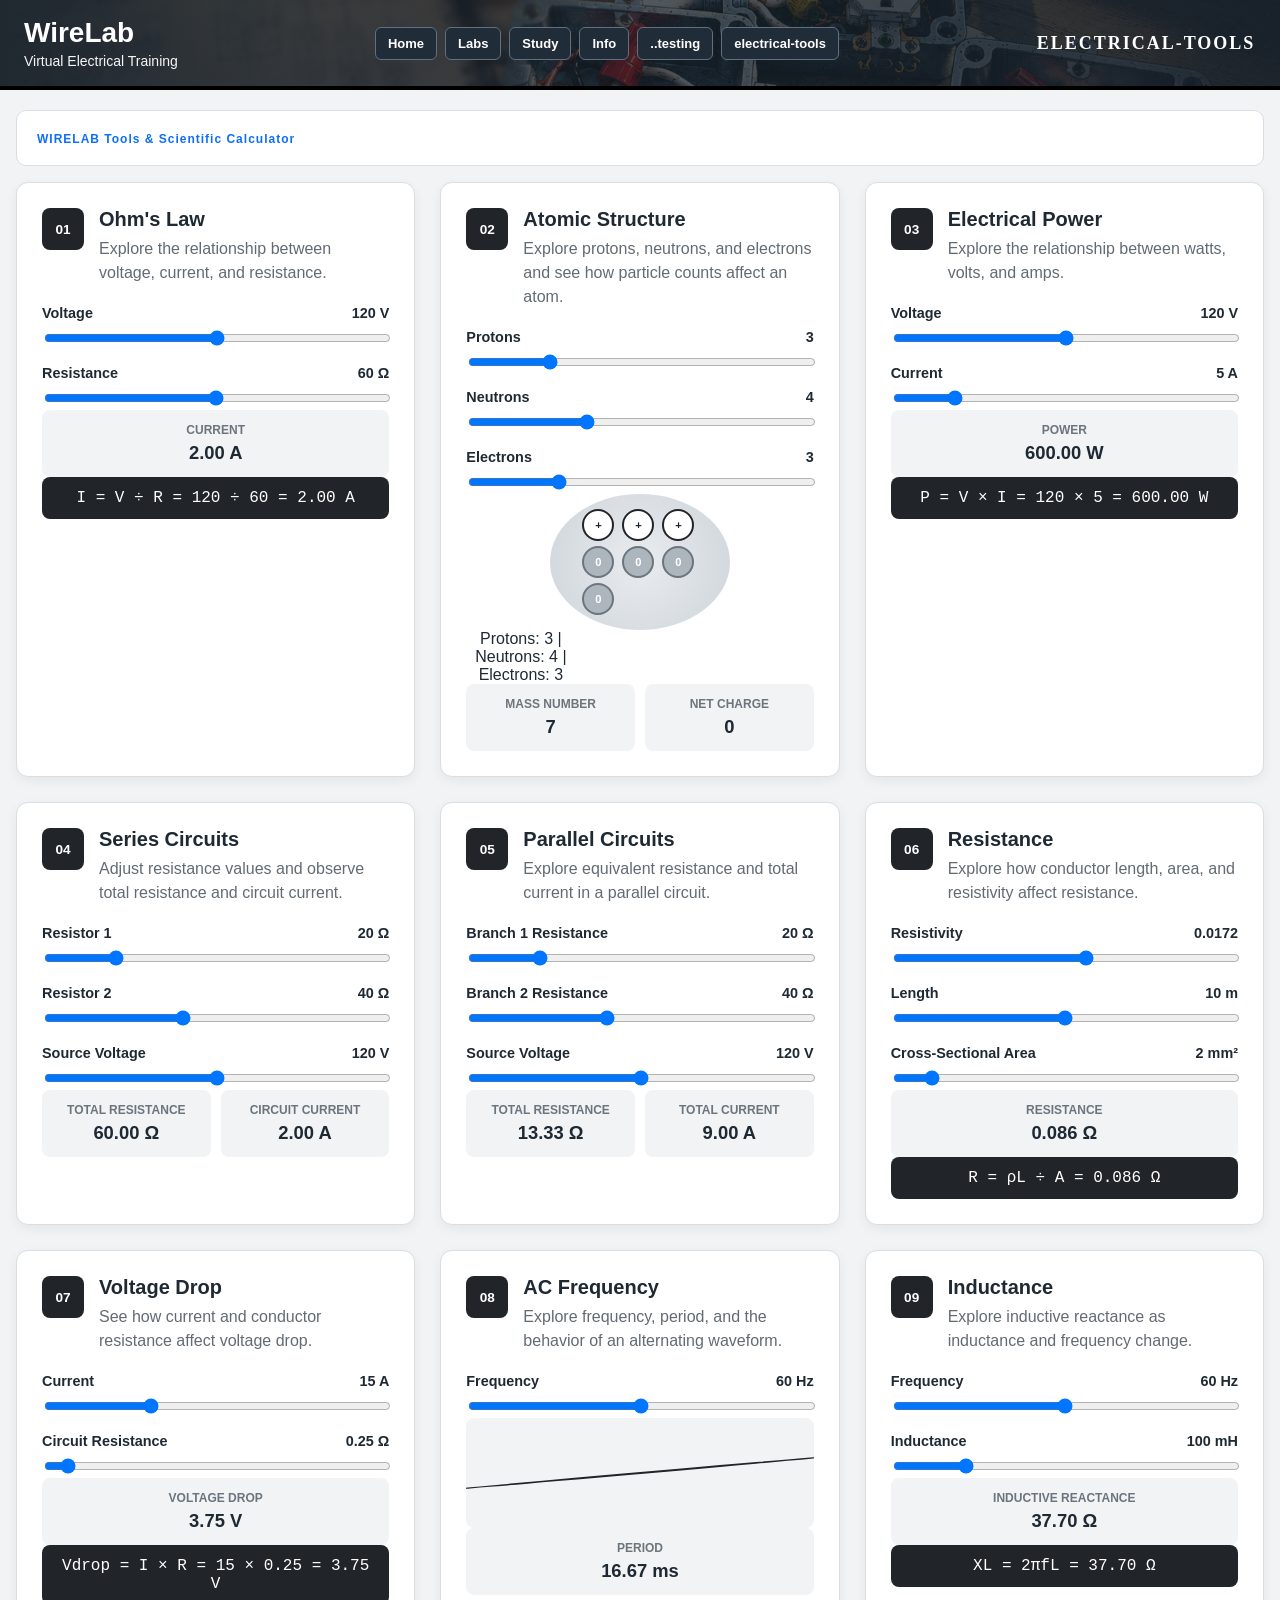
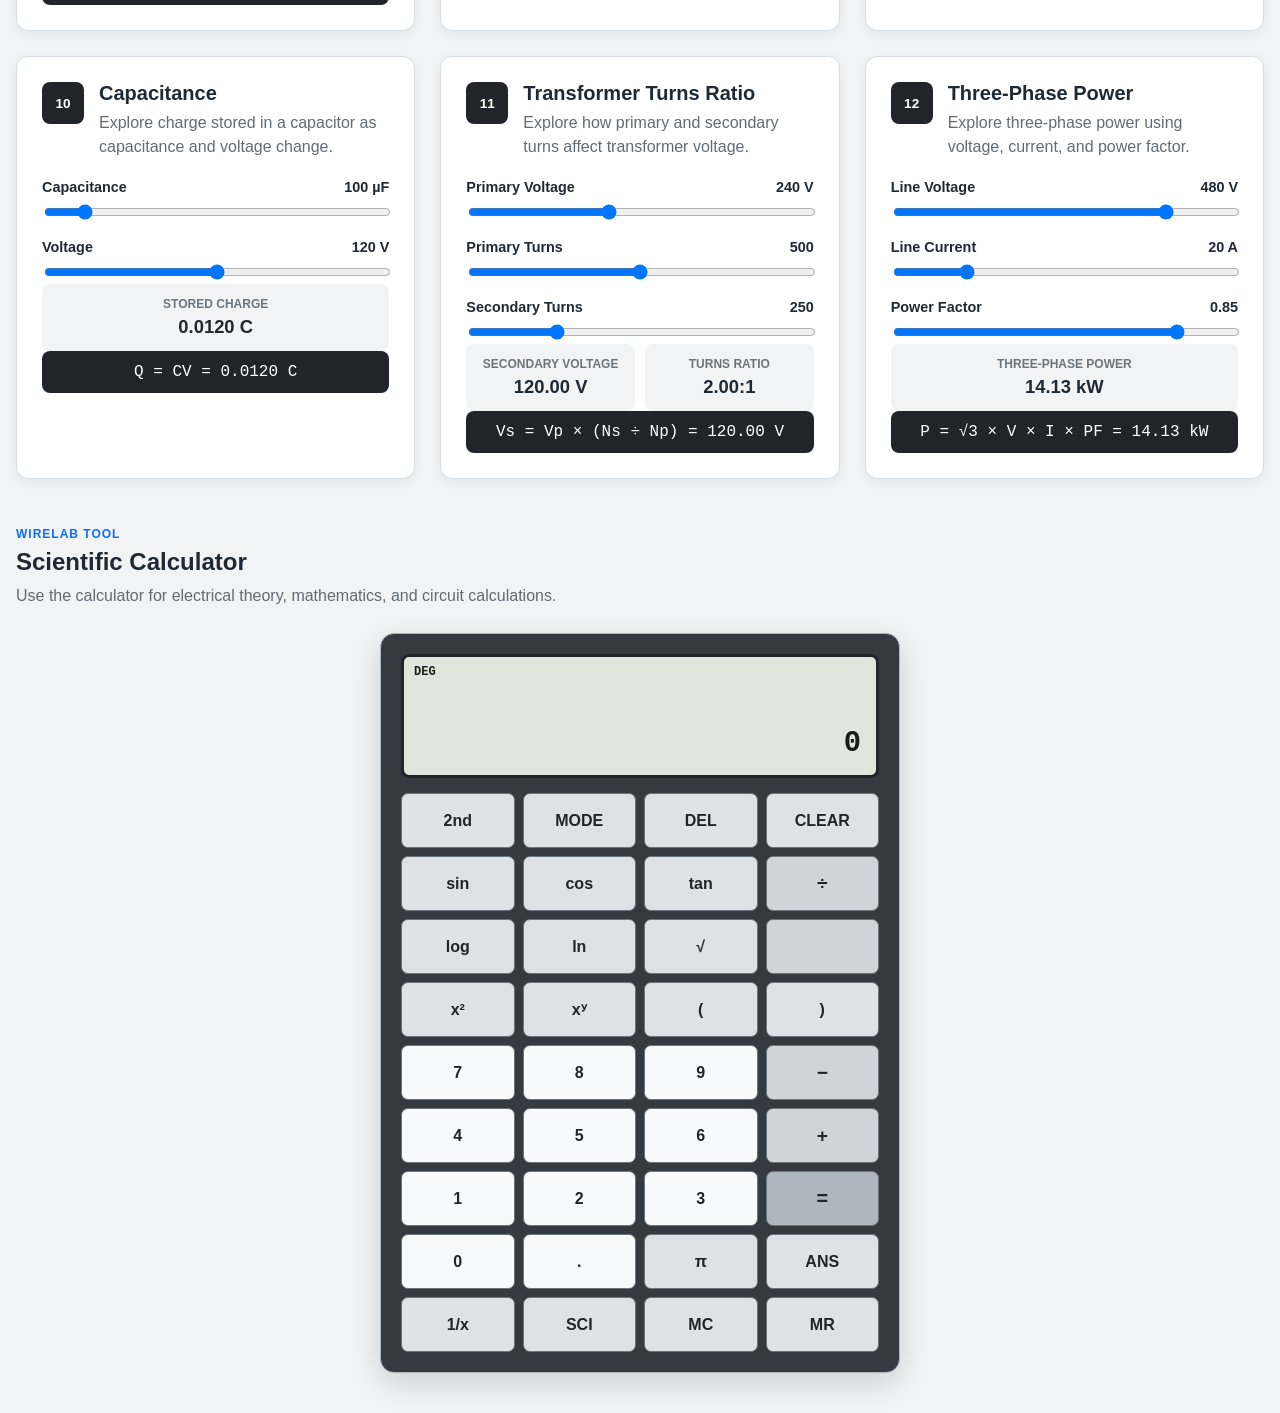
==== electrical-tools.html @ 9e793625 "Add files via upload" ====
<!DOCTYPE html>
<html lang="en">

<head>

    <meta charset="UTF-8">

    <meta
        name="viewport"
        content="width=device-width, initial-scale=1.0"
    >

    <title>
        WireLab - Virtual Electrical Training
    </title>

    <link rel="stylesheet" href="style2.css">
    <link rel="stylesheet" href="style.css">

</head>


<body class="lab-page">


<!-- =========================================================
     SITE HEADER
========================================================= -->

<header class="site-header">

    <div class="header-content">

        <h1>
            WireLab
        </h1>

        <p>
            Virtual Electrical Training
        </p>

    </div>


    <nav class="site-navigation">

        <a
            href="index.html"
            class="nav-button"
        >
            Home
        </a>

        <a
            href="labs.html"
            class="nav-button"
        >
            Labs
        </a>

        <a
            href="study.html"
            class="nav-button"
        >
            Study
        </a>

        <a
            href="info.html"
            class="nav-button"
        >
            Info
        </a>

        <a
            href="testing.html"
            class="nav-button"
        >
            ..testing
        </a>

        <a
            href="electrical-tools.html"
            class="nav-button"
        >
            electrical-tools
        </a>

    </nav>


    <div class="stage-label">
        electrical-tools
    </div>

</header>



<!-- =========================================================
     MAIN CONTENT
========================================================= -->

<main
    class="page-container"
    id="electrical-values"
>


<!-- =========================================================
     PAGE HEADER
========================================================= -->

<section class="exercise-header">

    <div>

        <span class="exercise-number">
            WIRELAB Tools & Scientific Calculator
        </span>

    </div>

</section>



<!-- =========================================================
     ELECTRICAL VALUE CARDS
========================================================= -->

<div class="values-grid">


<!-- =========================================================
     01 — OHM'S LAW
========================================================= -->

<section class="value-card">

    <div class="value-card-header">

        <span class="value-number">
            01
        </span>

        <div>

            <h3>
                Ohm's Law
            </h3>

            <p>
                Explore the relationship between voltage,
                current, and resistance.
            </p>

        </div>

    </div>

    <div
        class="interactive-value"
        data-widget="ohms-law"
    ></div>

</section>



<!-- =========================================================
     02 — ATOMIC STRUCTURE
========================================================= -->

<section class="value-card">

    <div class="value-card-header">

        <span class="value-number">
            02
        </span>

        <div>

            <h3>
                Atomic Structure
            </h3>

            <p>
                Explore protons, neutrons, and electrons
                and see how particle counts affect an atom.
            </p>

        </div>

    </div>

    <div
        class="interactive-value"
        data-widget="atomic-structure"
    ></div>

</section>



<!-- =========================================================
     03 — ELECTRICAL POWER
========================================================= -->

<section class="value-card">

    <div class="value-card-header">

        <span class="value-number">
            03
        </span>

        <div>

            <h3>
                Electrical Power
            </h3>

            <p>
                Explore the relationship between watts,
                volts, and amps.
            </p>

        </div>

    </div>

    <div
        class="interactive-value"
        data-widget="electrical-power"
    ></div>

</section>



<!-- =========================================================
     04 — SERIES CIRCUITS
========================================================= -->

<section class="value-card">

    <div class="value-card-header">

        <span class="value-number">
            04
        </span>

        <div>

            <h3>
                Series Circuits
            </h3>

            <p>
                Adjust resistance values and observe
                total resistance and circuit current.
            </p>

        </div>

    </div>

    <div
        class="interactive-value"
        data-widget="series-circuits"
    ></div>

</section>



<!-- =========================================================
     05 — PARALLEL CIRCUITS
========================================================= -->

<section class="value-card">

    <div class="value-card-header">

        <span class="value-number">
            05
        </span>

        <div>

            <h3>
                Parallel Circuits
            </h3>

            <p>
                Explore equivalent resistance and
                total current in a parallel circuit.
            </p>

        </div>

    </div>

    <div
        class="interactive-value"
        data-widget="parallel-circuits"
    ></div>

</section>



<!-- =========================================================
     06 — RESISTANCE
========================================================= -->

<section class="value-card">

    <div class="value-card-header">

        <span class="value-number">
            06
        </span>

        <div>

            <h3>
                Resistance
            </h3>

            <p>
                Explore how conductor length, area,
                and resistivity affect resistance.
            </p>

        </div>

    </div>

    <div
        class="interactive-value"
        data-widget="resistance"
    ></div>

</section>



<!-- =========================================================
     07 — VOLTAGE DROP
========================================================= -->

<section class="value-card">

    <div class="value-card-header">

        <span class="value-number">
            07
        </span>

        <div>

            <h3>
                Voltage Drop
            </h3>

            <p>
                See how current and conductor resistance
                affect voltage drop.
            </p>

        </div>

    </div>

    <div
        class="interactive-value"
        data-widget="voltage-drop"
    ></div>

</section>



<!-- =========================================================
     08 — AC FREQUENCY
========================================================= -->

<section class="value-card">

    <div class="value-card-header">

        <span class="value-number">
            08
        </span>

        <div>

            <h3>
                AC Frequency
            </h3>

            <p>
                Explore frequency, period, and the
                behavior of an alternating waveform.
            </p>

        </div>

    </div>

    <div
        class="interactive-value"
        data-widget="frequency"
    ></div>

</section>



<!-- =========================================================
     09 — INDUCTANCE
========================================================= -->

<section class="value-card">

    <div class="value-card-header">

        <span class="value-number">
            09
        </span>

        <div>

            <h3>
                Inductance
            </h3>

            <p>
                Explore inductive reactance as
                inductance and frequency change.
            </p>

        </div>

    </div>

    <div
        class="interactive-value"
        data-widget="inductance"
    ></div>

</section>



<!-- =========================================================
     10 — CAPACITANCE
========================================================= -->

<section class="value-card">

    <div class="value-card-header">

        <span class="value-number">
            10
        </span>

        <div>

            <h3>
                Capacitance
            </h3>

            <p>
                Explore charge stored in a capacitor
                as capacitance and voltage change.
            </p>

        </div>

    </div>

    <div
        class="interactive-value"
        data-widget="capacitance"
    ></div>

</section>



<!-- =========================================================
     11 — TRANSFORMER TURNS RATIO
========================================================= -->

<section class="value-card">

    <div class="value-card-header">

        <span class="value-number">
            11
        </span>

        <div>

            <h3>
                Transformer Turns Ratio
            </h3>

            <p>
                Explore how primary and secondary
                turns affect transformer voltage.
            </p>

        </div>

    </div>

    <div
        class="interactive-value"
        data-widget="transformer"
    ></div>

</section>



<!-- =========================================================
     12 — THREE-PHASE POWER
========================================================= -->

<section class="value-card">

    <div class="value-card-header">

        <span class="value-number">
            12
        </span>

        <div>

            <h3>
                Three-Phase Power
            </h3>

            <p>
                Explore three-phase power using
                voltage, current, and power factor.
            </p>

        </div>

    </div>

    <div
        class="interactive-value"
        data-widget="three-phase"
    ></div>

</section>


</div>



<!-- =========================================================
     SCIENTIFIC CALCULATOR
========================================================= -->

<section class="calculator-section">


    <div class="calculator-header">

        <span class="exercise-number">
            WIRELAB TOOL
        </span>

        <h2>
            Scientific Calculator
        </h2>

        <p>
            Use the calculator for electrical theory,
            mathematics, and circuit calculations.
        </p>

    </div>



    <div class="scientific-calculator">


        <!-- =================================================
             DISPLAY
        ================================================= -->

        <div class="calculator-display">

            <div
                class="calculator-mode"
                id="calculator-mode"
            >
                DEG
            </div>

            <div
                class="calculator-expression"
                id="calculator-expression"
            ></div>

            <div
                class="calculator-result"
                id="calculator-result"
            >
                0
            </div>

        </div>



        <!-- =================================================
             CALCULATOR BUTTONS
        ================================================= -->

        <div class="calculator-controls">


            <button
                type="button"
                class="calculator-button function-button"
                data-action="second"
            >
                2nd
            </button>

            <button
                type="button"
                class="calculator-button function-button"
                data-action="mode"
            >
                MODE
            </button>

            <button
                type="button"
                class="calculator-button function-button"
                data-action="delete"
            >
                DEL
            </button>

            <button
                type="button"
                class="calculator-button function-button"
                data-action="clear"
            >
                CLEAR
            </button>



            <button
                type="button"
                class="calculator-button function-button"
                data-action="sin"
            >
                sin
            </button>

            <button
                type="button"
                class="calculator-button function-button"
                data-action="cos"
            >
                cos
            </button>

            <button
                type="button"
                class="calculator-button function-button"
                data-action="tan"
            >
                tan
            </button>

            <button
                type="button"
                class="calculator-button operator-button"
                data-value="/"
            >
                ÷
            </button>



            <button
                type="button"
                class="calculator-button function-button"
                data-action="log"
            >
                log
            </button>

            <button
                type="button"
                class="calculator-button function-button"
                data-action="ln"
            >
                ln
            </button>

            <button
                type="button"
                class="calculator-button function-button"
                data-action="sqrt"
            >
                √
            </button>

            <button
                type="button"
                class="calculator-button operator-button"
                data-value="*"
            >
            </button>



            <button
                type="button"
                class="calculator-button function-button"
                data-action="square"
            >
                x²
            </button>

            <button
                type="button"
                class="calculator-button function-button"
                data-action="power"
            >
                xʸ
            </button>

            <button
                type="button"
                class="calculator-button function-button"
                data-value="("
            >
                (
            </button>

            <button
                type="button"
                class="calculator-button function-button"
                data-value=")"
            >
                )
            </button>



            <button
                type="button"
                class="calculator-button number-button"
                data-value="7"
            >
                7
            </button>

            <button
                type="button"
                class="calculator-button number-button"
                data-value="8"
            >
                8
            </button>

            <button
                type="button"
                class="calculator-button number-button"
                data-value="9"
            >
                9
            </button>

            <button
                type="button"
                class="calculator-button operator-button"
                data-value="-"
            >
                −
            </button>



            <button
                type="button"
                class="calculator-button number-button"
                data-value="4"
            >
                4
            </button>

            <button
                type="button"
                class="calculator-button number-button"
                data-value="5"
            >
                5
            </button>

            <button
                type="button"
                class="calculator-button number-button"
                data-value="6"
            >
                6
            </button>

            <button
                type="button"
                class="calculator-button operator-button"
                data-value="+"
            >
                +
            </button>



            <button
                type="button"
                class="calculator-button number-button"
                data-value="1"
            >
                1
            </button>

            <button
                type="button"
                class="calculator-button number-button"
                data-value="2"
            >
                2
            </button>

            <button
                type="button"
                class="calculator-button number-button"
                data-value="3"
            >
                3
            </button>

            <button
                type="button"
                class="calculator-button equals-button"
                data-action="equals"
            >
                =
            </button>



            <button
                type="button"
                class="calculator-button number-button"
                data-value="0"
            >
                0
            </button>

            <button
                type="button"
                class="calculator-button number-button"
                data-value="."
            >
                .
            </button>

            <button
                type="button"
                class="calculator-button function-button"
                data-action="pi"
            >
                π
            </button>

            <button
                type="button"
                class="calculator-button function-button"
                data-action="ans"
            >
                ANS
            </button>



            <button
                type="button"
                class="calculator-button function-button"
                data-action="reciprocal"
            >
                1/x
            </button>

            <button
                type="button"
                class="calculator-button function-button"
                data-action="scientific"
            >
                SCI
            </button>

            <button
                type="button"
                class="calculator-button function-button"
                data-action="memory-clear"
            >
                MC
            </button>

            <button
                type="button"
                class="calculator-button function-button"
                data-action="memory-recall"
            >
                MR
            </button>


        </div>

    </div>

</section>


</main>



<!-- =========================================================
     JAVASCRIPT
========================================================= -->

<script src="electrical-tools.js"></script>


</body>

</html>
---- style2.css ----
/* =========================================================
   WIRELAB
   ELECTRICAL VALUES
   INTERACTIVE WIDGETS
========================================================= */


/* =========================================================
   VALUES GRID
========================================================= */

.values-grid {

    display: grid;

    grid-template-columns:
        repeat(
            auto-fit,
            minmax(350px, 1fr)
        );

    gap: 25px;

    width: 100%;

}


/* =========================================================
   VALUE CARD
========================================================= */

.value-card {

    background: #ffffff;

    border: 1px solid #d9dee3;

    border-radius: 12px;

    padding: 25px;

    box-shadow:
        0 4px 12px rgba(
            0,
            0,
            0,
            0.06
        );

}


.value-card-header {

    display: flex;

    align-items: flex-start;

    gap: 15px;

    margin-bottom: 20px;

}


.value-number {

    display: inline-flex;

    align-items: center;

    justify-content: center;

    flex-shrink: 0;

    min-width: 42px;

    height: 42px;

    padding: 0 8px;

    border-radius: 8px;

    background: #212529;

    color: #ffffff;

    font-size: 0.85rem;

    font-weight: 700;

}


.value-card h3 {

    margin:
        0 0 6px;

    font-size: 1.25rem;

}


.value-card p {

    margin: 0;

    line-height: 1.5;

    color: #626b73;

}


/* =========================================================
   INTERACTIVE AREA
========================================================= */

.interactive-value {

    width: 100%;

}


.electrical-interactive {

    display: flex;

    flex-direction: column;

    gap: 18px;

}


.value-controls {

    display: flex;

    flex-direction: column;

    gap: 15px;

}


.value-control {

    width: 100%;

}


.value-control-label {

    display: flex;

    align-items: center;

    justify-content: space-between;

    gap: 15px;

    margin-bottom: 7px;

    font-size: 0.9rem;

    font-weight: 700;

}


.value-control-number {

    min-width: 70px;

    text-align: right;

    font-variant-numeric:
        tabular-nums;

}


.value-control input[type="range"] {

    width: 100%;

    cursor: pointer;

}


.value-results {

    display: grid;

    grid-template-columns:
        repeat(
            auto-fit,
            minmax(110px, 1fr)
        );

    gap: 10px;

}


.value-result {

    padding: 13px;

    background: #f1f3f5;

    border-radius: 8px;

    text-align: center;

}


.value-result-label {

    display: block;

    margin-bottom: 5px;

    font-size: 0.75rem;

    font-weight: 700;

    text-transform: uppercase;

    color: #6c757d;

}


.value-result-number {

    display: block;

    font-size: 1.15rem;

    font-weight: 700;

    font-variant-numeric:
        tabular-nums;

}


.interactive-equation {

    padding: 12px;

    border-radius: 8px;

    background: #212529;

    color: #ffffff;

    text-align: center;

    font-family:
        "Courier New",
        monospace;

    font-size: 1rem;

    overflow-x: auto;

}


/* =========================================================
   ATOMIC STRUCTURE
========================================================= */

.interactive-atom {

    display: flex;

    flex-direction: column;

    align-items: center;

    gap: 20px;

}


.interactive-nucleus {

    display: grid;

    grid-template-columns:
        repeat(
            auto-fit,
            minmax(35px, 35px)
        );

    justify-content: center;

    gap: 5px;

    width: 180px;

    min-height: 100px;

    padding: 15px;

    border-radius: 50%;

    background:
        radial-gradient(
            circle,
            #e9ecef,
            #ced4da
        );

}


.proton,
.neutron {

    display: flex;

    align-items: center;

    justify-content: center;

    width: 32px;

    height: 32px;

    border-radius: 50%;

    font-size: 0.7rem;

    font-weight: 700;

}


.proton {

    background: #ffffff;

    border: 2px solid #212529;

}


.neutron {

    background: #adb5bd;

    border: 2px solid #6c757d;

    color: #ffffff;

}


.atom-particle-values {

    display: grid;

    grid-template-columns:
        repeat(
            3,
            1fr
        );

    gap: 10px;

    width: 100%;

    text-align: center;

}


.atom-particle-values strong {

    display: block;

    font-size: 1.2rem;

}


/* =========================================================
   AC WAVEFORM
========================================================= */

.ac-waveform {

    position: relative;

    width: 100%;

    height: 110px;

    overflow: hidden;

    border-radius: 8px;

    background: #f1f3f5;

}


.wave-line {

    position: absolute;

    left: -10%;

    top: 50%;

    width: 120%;

    height: 2px;

    border-radius: 50%;

    background: #212529;

    transform:
        translateY(-50%)
        rotate(-5deg);

    animation:
        waveMove
        2s
        linear
        infinite;

}


@keyframes waveMove {

    0% {

        transform:
            translateY(-50%)
            translateX(0)
            rotate(-5deg);

    }

    50% {

        transform:
            translateY(-50%)
            translateX(-3%)
            rotate(5deg);

    }

    100% {

        transform:
            translateY(-50%)
            translateX(-6%)
            rotate(-5deg);

    }

}


/* =========================================================
   SCIENTIFIC CALCULATOR
========================================================= */

.calculator-section {

    width: 100%;

    margin-top: 45px;

}


.calculator-header {

    margin-bottom: 25px;

}


.calculator-header h2 {

    margin:
        6px 0 8px;

}


.calculator-header p {

    margin: 0;

    color: #626b73;

    line-height: 1.5;

}


/* =========================================================
   CALCULATOR BODY
========================================================= */

.scientific-calculator {

    width: 100%;

    max-width: 520px;

    margin: 0 auto;

    padding: 20px;

    border:
        1px solid #adb5bd;

    border-radius: 14px;

    background: #343a40;

    box-shadow:
        0 10px 30px rgba(
            0,
            0,
            0,
            0.15
        );

}


/* =========================================================
   CALCULATOR DISPLAY
========================================================= */

.calculator-display {

    position: relative;

    min-height: 115px;

    margin-bottom: 15px;

    padding: 15px;

    border-radius: 8px;

    background: #dfe6dc;

    border:
        3px solid #212529;

    color: #172017;

    font-family:
        "Courier New",
        monospace;

    text-align: right;

    overflow: hidden;

}


.calculator-mode {

    position: absolute;

    top: 8px;

    left: 10px;

    font-size: 0.75rem;

    font-weight: 700;

}


.calculator-expression {

    min-height: 35px;

    margin-top: 20px;

    font-size: 0.9rem;

    white-space: nowrap;

    overflow-x: auto;

}


.calculator-result {

    font-size: 1.8rem;

    font-weight: 700;

    white-space: nowrap;

    overflow-x: auto;

}


/* =========================================================
   CALCULATOR BUTTON GRID
========================================================= */

.calculator-controls {

    display: grid;

    grid-template-columns:
        repeat(
            4,
            1fr
        );

    gap: 8px;

}


.calculator-button {

    min-height: 55px;

    border:
        1px solid #6c757d;

    border-radius: 7px;

    background: #f8f9fa;

    color: #212529;

    font-size: 1rem;

    font-weight: 700;

    cursor: pointer;

    transition:
        transform 0.08s ease,
        background 0.08s ease;

}


.calculator-button:hover {

    background: #e9ecef;

}


.calculator-button:active {

    transform:
        translateY(2px);

}


.function-button {

    background: #dee2e6;

}


.operator-button {

    background: #ced4da;

    font-size: 1.2rem;

}


.equals-button {

    background: #adb5bd;

    font-size: 1.25rem;

}


.number-button {

    background: #f8f9fa;

}


/* =========================================================
   CALCULATOR RESPONSIVE
========================================================= */

@media (max-width: 600px) {

    .scientific-calculator {

        padding: 12px;

    }


    .calculator-controls {

        gap: 6px;

    }


    .calculator-button {

        min-height: 48px;

        font-size: 0.9rem;

    }


    .calculator-result {

        font-size: 1.45rem;

    }

}


@media (max-width: 480px) {

    .values-grid {

        grid-template-columns:
            1fr;

    }


    .value-card {

        padding: 18px;

    }


    .calculator-button {

        min-height: 44px;

        font-size: 0.8rem;

    }


    .calculator-display {

        min-height: 100px;

    }


    .calculator-expression {

        font-size: 0.8rem;

    }


    .calculator-result {

        font-size: 1.25rem;

    }

}
---- style.css ----
/* =========================================================
   WIRELAB
   Main Stylesheet
========================================================= */

/* =========================================================
   1. GLOBAL
========================================================= */

* {
    box-sizing: border-box;
}


html,
body {
    margin: 0;
    padding: 0;
    min-height: 100%;

    font-family: Arial, Helvetica, sans-serif;

    background: #f1f3f5;
    color: #1f2933;
}

body {
    overflow-x: hidden;
}

html {
    overflow-y: scroll;
}

button {
    font: inherit;
    cursor: pointer;
}

/* =========================================================
   2. SITE HEADER
========================================================= */

.site-header {
    min-height: 90px;
    padding: 14px 24px;
    display: flex;
    align-items: center;
    justify-content: space-between;
    position: relative;
    overflow: hidden;
    color: white;
    background-image:
        linear-gradient(
            90deg,
            rgba(23, 33, 43, 0.95),
            rgba(23, 33, 43, 0.75),
            rgba(23, 33, 43, 0.95)
        ),
        url("wirelab-home-art.png");
    background-size: cover;
    background-position: center;
    border-bottom: 4px solid hsl(0, 0%, 0%);
}

.site-header h1 {
    margin: 0;
    color: #ffffff;
    font-size: 28px;
}

.site-header p {
    margin: 4px 0 0;
    color: #f5f5f5;
    font-size: 14px;
}

.site-navigation {
    display: flex;
    align-items: center;
    gap: 8px;
}

.nav-button {
    display: inline-block;
    padding: 8px 12px;
    color: white;
    text-decoration: none;
    border: 1px solid #607080;
    border-radius: 6px;
    background: #202d39;
    font-size: 13px;
    font-weight: 600;
}

.nav-button:hover {
    background: #2b3a48;
    border-color: #8a99a6;
}

.stage-label {
    width: 220px;
    min-width: 220px;
    text-align: center;
    padding: 0;
    border: none;
    background: none;
    color: white;
    font-family: "Bodoni MT", "Bodoni 72", serif;
    font-size: 18px;
    font-weight: bold;
    letter-spacing: 2px;
    text-transform: uppercase;
}

/* =========================================================
   3. PAGE CONTAINER
========================================================= */

.page-container {
    width: min(1500px, calc(100% - 32px));
    margin: 20px auto 40px;
}

/* =========================================================
   4. EXERCISE HEADER
========================================================= */

.exercise-header {
    display: flex;
    justify-content: space-between;
    align-items: center;
    gap: 20px;
    padding: 18px 20px;
    margin-bottom: 16px;
    background: white;
    border: 1px solid #d8dee4;
    border-radius: 10px;
}

.exercise-number {
    color: #0d6efd;
    font-size: 12px;
    font-weight: bold;
    letter-spacing: 1px;
}

.exercise-header h2 {
    margin: 5px 0 0;
    font-size: 23px;
}

.exercise-actions {
    display: flex;
    flex-wrap: wrap;
    gap: 8px;
}

.exercise-actions button,
.lab-controls button,
.hint-actions button {
    padding: 9px 13px;
    border: 1px solid #b9c2ca;
    border-radius: 6px;
    background: #fff;
    color: #17212b;
    font-weight: 600;
}

.exercise-actions button:first-child,
#checkWork {
    background: #0d6efd;
    color: white;
    border-color: #0d6efd;
}

.exercise-actions button:hover,
.lab-controls button:hover,
.hint-actions button:hover {
    filter: brightness(0.96);
}

/* =========================================================
   5. EXERCISE INFORMATION
========================================================= */

.exercise-info {
    display: grid;
    grid-template-columns:
        minmax(0, 1.4fr)
        minmax(280px, 1fr);
    gap: 16px;
    margin-bottom: 16px;
}

.objective-card,
.progress-card {
    padding: 16px 18px;
    background: white;
    border: 1px solid #d8dee4;
    border-radius: 10px;
}

.objective-card h3 {
    margin: 0 0 8px;
    font-size: 15px;
}

.objective-card p {
    margin: 0;
    color: #4b5563;
    line-height: 1.5;
}

/* =========================================================
   6. PROGRESS
========================================================= */

.progress-header {
    display: flex;
    justify-content: space-between;
    margin-bottom: 9px;
    font-size: 14px;
    font-weight: 600;
}

.progress-bar {
    width: 100%;
    height: 12px;
    overflow: hidden;
    background: #e4e8ec;
    border-radius: 20px;
}

#progressFill {
    width: 0%;
    height: 100%;
    background: #0d6efd;
    transition: width 0.25s ease;
}

/* =========================================================
   7. EXERCISE STATUS
========================================================= */

.exercise-status {
    min-height: 42px;
    margin-bottom: 16px;
    padding: 12px 15px;
    background: #fff;
    border: 1px solid #d8dee4;
    border-radius: 8px;
    font-size: 14px;
}

/* =========================================================
   8. LAB LAYOUT
========================================================= */

#lab {
    display: grid;
    grid-template-columns:
        minmax(0, 1fr)
        320px;
    gap: 20px;
    align-items: start;
}

#workspace-panel {
    min-width: 0;
}

/* =========================================================
   9. WORKBOARD
========================================================= */

#workboard {
    position: relative;
    width: 100%;
    height: 650px;
    overflow: hidden;
    background:
        linear-gradient(
            rgba(0, 0, 0, 0.035) 1px,
            transparent 1px
        ),
        linear-gradient(
            90deg,
            rgba(0, 0, 0, 0.035) 1px,
            transparent 1px
        ),
        #fafbfc;
    background-size: 25px 25px;
    border: 1px solid #cfd6dd;
    border-radius: 10px;
    box-shadow: 0 3px 12px rgba(0, 0, 0, 0.06);
    touch-action: none;
}

.workspace-title {
    position: absolute;
    top: 12px;
    left: 16px;
    z-index: 30;
    pointer-events: none;
}

.workspace-title h3 {
    margin: 0;
    font-size: 15px;
}

.workspace-title span {
    display: block;
    margin-top: 3px;
    color: #6b7280;
    font-size: 11px;
}

/* =========================================================
   10. JUNCTION BOXES
========================================================= */

#junctionBoxes {
    position: absolute;
    inset: 0;
    z-index: 10;
}

.junction-box {
    position: absolute;
    width: 150px;
    height: 130px;
    background: #c8cdd1;
    border: 4px solid #6f777d;
    border-radius: 5px;
    box-shadow:
        inset 0 0 0 3px #aeb4b9,
        0 4px 8px rgba(0, 0, 0, 0.18);
    cursor: grab;
    user-select: none;
    transform-origin: center center;
    touch-action: none;
}

.junction-box:active {
    cursor: grabbing;
}

.junction-box.selected {
    outline: 3px solid #0d6efd;
    outline-offset: 3px;
}

.junction-box.drop-target {
    outline: 3px dashed #198754;
    outline-offset: 3px;
}

.box-label {
    position: absolute;
    top: 5px;
    left: 50%;
    transform: translateX(-50%);
    color: #3c4348;
    font-size: 10px;
    font-weight: bold;
    pointer-events: none;
    white-space: nowrap;
}

/* =========================================================
   11. KNOCKOUTS
========================================================= */

.knockout {
    position: absolute;
    width: 22px;
    height: 22px;
    z-index: 20;
    border: 3px solid #4f575d;
    border-radius: 50%;
    background: #7e878e;
    box-shadow: inset 0 0 0 3px #aeb4b9;
    cursor: crosshair;
    touch-action: none;
}

.knockout:hover {
    background: #0d6efd;
    border-color: #084298;
}

.knockout.drop-target {
    background: #198754;
    border-color: #146c43;
    box-shadow:
        inset 0 0 0 3px #a9dfbf,
        0 0 0 3px rgba(25, 135, 84, 0.25);
}

.knockout-top {
    top: -13px;
    left: 50%;
    transform: translateX(-50%);
}

.knockout-bottom {
    bottom: -13px;
    left: 50%;
    transform: translateX(-50%);
}

.knockout-left {
    left: -13px;
    top: 50%;
    transform: translateY(-50%);
}

.knockout-right {
    right: -13px;
    top: 50%;
    transform: translateY(-50%);
}

/* =========================================================
   12. CABLES
========================================================= */

#cableLayer {
    position: absolute;
    inset: 0;
    width: 100%;
    height: 100%;
    z-index: 5;
    overflow: visible;
    pointer-events: auto;
    touch-action: none;
}

.cable {
    position: absolute;
    height: 8px;
    margin: 0;
    padding: 0;
    z-index: 1;
    transform-origin: left center;
    pointer-events: auto;
    cursor: pointer;
    user-select: none;
    touch-action: none;
}

.cable-visual {
    position: absolute;
    top: 0;
    left: 0;
    width: 100%;
    height: 8px;
    border-radius: 8px;
    background: #4a4a4a;
    box-shadow: 0 1px 2px rgba(0, 0, 0, 0.25);
    pointer-events: none;
    user-select: none;
    touch-action: none;
}

.cable-hit-area {
    position: absolute;
    top: -10px;
    left: 0;
    width: 100%;
    height: 28px;
    z-index: 2;
    background: rgba(0, 0, 0, 0.001);
    pointer-events: auto;
    cursor: pointer;
    user-select: none;
    touch-action: none;
}

.cable.two-wire .cable-visual {
    background: #4a4a4a;
}

.cable.three-wire .cable-visual {
    background: #333333;
}

.cable:hover .cable-visual {
    top: -1px;
    height: 10px;
    box-shadow: 0 1px 3px rgba(0, 0, 0, 0.35);
}

.cable.pending {
    opacity: 0.7;
    pointer-events: none;
    cursor: default;
}

.cable.pending .cable-visual {
    height: 8px;
    background:
        repeating-linear-gradient(
            90deg,
            #4a4a4a 0,
            #4a4a4a 10px,
            transparent 10px,
            transparent 18px
        );
    box-shadow: none;
}

.cable.pending .cable-hit-area {
    pointer-events: none;
}

.cable.selected {
    z-index: 8;
}

.cable.selected .cable-visual {
    top: -2px;
    height: 12px;
    background: #0d6efd;
    border-radius: 12px;
    box-shadow:
        0 0 0 2px rgba(13, 110, 253, 0.25),
        0 0 7px rgba(13, 110, 253, 0.75);
}

.cable-selection-halo {
    position: absolute;
    pointer-events: none;
    user-select: none;
}

/* =========================================================
   13. MESSAGE
========================================================= */

.message {
    min-height: 42px;
    margin-top: 12px;
    padding: 12px 14px;
    background: white;
    border: 1px solid #d8dee4;
    border-radius: 8px;
    font-size: 14px;
}

/* =========================================================
   14. HINT PANEL
========================================================= */

.hint-panel {
    margin-top: 14px;
    padding: 16px;
    background: white;
    border: 1px solid #d8dee4;
    border-radius: 10px;
}

.hint-header {
    display: flex;
    justify-content: space-between;
    align-items: flex-start;
    gap: 15px;
}

.hint-label {
    color: #0d6efd;
    font-size: 10px;
    font-weight: bold;
    letter-spacing: 1px;
}

.hint-header h3 {
    margin: 4px 0 0;
    font-size: 17px;
}

#hintLevel {
    color: #6b7280;
    font-size: 12px;
    white-space: nowrap;
}

#hintText {
    margin: 12px 0;
    color: #4b5563;
    line-height: 1.5;
}

.hint-actions {
    display: flex;
    gap: 8px;
}

#hintButton {
    background: #0d6efd;
    border-color: #0d6efd;
    color: white;
}

/* =========================================================
   15. INSTRUCTIONS
========================================================= */

.instructions-panel {
    width: 100%;
    grid-column: 1 / -1;
    min-height: 140px;
    margin-top: 16px;
    padding: 18px 20px;
    background: white;
    border: 1px solid #d8dee4;
    border-radius: 10px;
}

.instructions-panel h3 {
    margin: 0 0 10px;
    color: #1f2933;
    font-size: 23px;
}

.instructions-panel li {
    margin: 6px 0;
    color: #4b5563;
    font-size: 13px;
    line-height: 1.5;
}

/* =========================================================
   16. LAB CONTROLS
========================================================= */

.lab-controls {
    display: flex;
    flex-wrap: wrap;
    gap: 8px;
    margin-top: 14px;
}

/* =========================================================
   17. TOOLBOX
========================================================= */

#toolbox {
    width: 320px;
    position: sticky;
    top: 20px;
    padding: 16px;
    background: #ffffff;
    border: 1px solid #d8dee4;
    border-radius: 10px;
    box-shadow: 0 3px 12px rgba(0, 0, 0, 0.06);
}

.toolbox-header h2 {
    margin: 0;
    font-size: 20px;
}

.toolbox-header p {
    margin: 5px 0 15px;
    color: #6b7280;
    font-size: 12px;
}

.toolbox-section {
    margin-top: 13px;
    padding-top: 13px;
    border-top: 1px solid #e2e6ea;
}

.toolbox-section:first-of-type {
    margin-top: 0;
    padding-top: 0;
    border-top: 0;
}

.toolbox-section h3 {
    margin: 0 0 9px;
    color: #4b5563;
    font-size: 13px;
    letter-spacing: 0.5px;
    text-transform: uppercase;
}

/* =========================================================
   18. TOOLBOX COMPONENTS
========================================================= */

.component {
    display: flex;
    align-items: center;
    gap: 10px;
    min-height: 58px;
    margin-bottom: 8px;
    padding: 9px;
    background: #f8fafb;
    border: 1px solid #d8dee4;
    border-radius: 7px;
    cursor: grab;
    user-select: none;
}

.component:last-child {
    margin-bottom: 0;
}

.component:hover {
    background: #f3f6f8;
    border-color: #9da9b4;
}

.component.dragging {
    opacity: 0.5;
}

.component strong {
    display: block;
    font-size: 12px;
}

.component small {
    display: block;
    margin-top: 3px;
    color: #6b7280;
    font-size: 10px;
    line-height: 1.3;
}

/* =========================================================
   19. COMPONENT ICONS
========================================================= */

.component-icon {
    position: relative;
    display: flex;
    align-items: center;
    justify-content: center;
    width: 42px;
    height: 42px;
    flex: 0 0 42px;
}

/* =========================================================
   20. CABLE ICONS
========================================================= */

.cable-icon {
    flex-direction: column;
    gap: 3px;
}

.cable-icon span {
    width: 29px;
    height: 5px;
    border-radius: 5px;
}

.cable-icon.cable-2 span:nth-child(1) {
    background: #202020;
}

.cable-icon.cable-2 span:nth-child(2) {
    background: #eeeeee;
    border: 1px solid #777;
}

.cable-icon.cable-3 span:nth-child(1) {
    background: #202020;
}

.cable-icon.cable-3 span:nth-child(2) {
    background: #c62828;
}

.cable-icon.cable-3 span:nth-child(3) {
    background: #eeeeee;
    border: 1px solid #777;
}

/* =========================================================
   21. RECEPTACLE ICON
========================================================= */

.duplex-icon {
    display: flex;
    flex-direction: column;
    gap: 6px;
    width: 30px;
    height: 40px;
    background: #f7f7f7;
    border: 2px solid #777;
    border-radius: 3px;
}

.receptacle-slot {
    width: 15px;
    height: 5px;
    border-top: 2px solid #333;
    border-bottom: 2px solid #333;
}

.half-hot-icon {
    border-left: 4px solid #c62828;
}

/* =========================================================
   22. GFCI ICON
========================================================= */

.gfci-icon {
    display: flex;
    flex-direction: column;
    gap: 4px;
    width: 31px;
    height: 40px;
    background: #f7f7f7;
    border: 2px solid #777;
    border-radius: 3px;
}

.gfci-button {
    display: flex;
    align-items: center;
    justify-content: center;
    width: 19px;
    height: 11px;
    background: #e7e7e7;
    border: 1px solid #888;
    border-radius: 2px;
    font-size: 7px;
}

/* =========================================================
   23. SWITCH ICON
========================================================= */

.switch-icon {
    display: flex;
    align-items: center;
    justify-content: center;
    width: 30px;
    height: 40px;
    background: #f7f7f7;
    border: 2px solid #777;
    border-radius: 3px;
}

.switch-toggle {
    width: 5px;
    height: 22px;
    background: #555;
    border-radius: 3px;
    transform: rotate(-20deg);
}

/* =========================================================
   24. FIXTURE ICON
========================================================= */

.fixture-icon {
    width: 42px;
    height: 42px;
}

.fixture-base {
    position: absolute;
    bottom: 5px;
    width: 23px;
    height: 10px;
    background: #777;
    border-radius: 3px;
}

.fixture-globe {
    position: absolute;
    top: 2px;
    width: 32px;
    height: 27px;
    background: #eee;
    border: 2px solid #777;
    border-radius: 50% 50% 45% 45%;
}

/* =========================================================
   25. BULB ICON
========================================================= */

.bulb-icon {
    flex-direction: column;
}

.bulb-glass {
    width: 23px;
    height: 23px;
    background: #f4f4f4;
    border: 2px solid #777;
    border-radius: 50%;
}

.bulb-base {
    width: 15px;
    height: 9px;
    background: #bbb;
    border: 2px solid #777;
    border-top: 0;
}

/* =========================================================
   26. APPLIANCE CORD ICON
========================================================= */

.appliance-cord-icon {
    width: 45px;
    height: 42px;
}

.plug-head {
    position: absolute;
    top: 10px;
    left: 0;
    width: 20px;
    height: 23px;
    background: #222;
    border-radius: 4px;
}

.plug-prong {
    position: absolute;
    left: 17px;
    width: 3px;
    height: 10px;
    background: #c8c8c8;
}

.prong-top {
    top: 3px;
}

.prong-bottom {
    bottom: 3px;
}

.plug-ground {
    position: absolute;
    top: 8px;
    left: 17px;
    width: 3px;
    height: 8px;
    background: #c8c8c8;
}

.plug-cable {
    position: absolute;
    top: 19px;
    left: 17px;
    width: 23px;
    height: 5px;
    background: #222;
    border-radius: 5px;
}

/* =========================================================
   27. PIGTAIL ICON
========================================================= */

.pigtail {
    position: absolute;
    top: 10px;
    right: 0;
    width: 12px;
    height: 23px;
}

.pigtail-wire {
    display: block;
    width: 12px;
    height: 4px;
    margin-bottom: 3px;
    border-radius: 4px;
}

.pigtail-wire.black {
    background: #111;
}

.pigtail-wire.white {
    background: white;
    border: 1px solid #777;
}

.pigtail-wire.green {
    background: #198754;
}

/* =========================================================
   28. EMPTY CATEGORY
========================================================= */

.empty-category {
    padding: 5px 0;
    color: #9aa1a8;
    font-size: 11px;
}

/* =========================================================
   29. INSTALLED DEVICES
========================================================= */

.installed-device {
    position: absolute;
    z-index: 25;
    cursor: pointer;
    user-select: none;
}

.installed-device.selected {
    outline: 2px solid #0d6efd;
    outline-offset: 3px;
}

.installed-device.dragging {
    opacity: 0.65;
}

.junction-box > .installed-device {
    top: 54%;
    left: 50%;
    transform: translate(-50%, -50%);
}

.installed-device.drop-target {
    outline: 3px dashed #198754;
    outline-offset: 3px;
}

.light-fixture-device .light-bulb-device {
    top: 2px;
    left: 50%;
    z-index: 26;
    transform: translateX(-50%);
}

/* =========================================================
   30. DEVICE TERMINALS
========================================================= */

.gfci-device .slot {
    position: absolute;
    left: 50%;
    width: 18px;
    height: 7px;
    border-top: 2px solid #444;
    border-bottom: 2px solid #444;
    transform: translateX(-50%);
}

.gfci-device .slot.top {
    top: 12px;
}

.gfci-device .slot.bottom {
    top: 26px;
}

.device-body {
    position: relative;
}

.device-terminal {
    position: absolute;
    width: 10px;
    height: 10px;
    z-index: 40;
    border: 2px solid #333;
    border-radius: 50%;
    cursor: pointer;
}

.device-terminal:hover {
    transform: scale(1.35);
}

.device-terminal.hot {
    background: #b71c1c;
}

.device-terminal.neutral {
    background: #f4f4f4;
}

.device-terminal.ground {
    background: #198754;
}

.device-terminal.red {
    background: #d32f2f;
}

.terminal-label {
    position: absolute;
    color: #1f2933;
    font-size: 7px;
    font-weight: bold;
    pointer-events: none;
    white-space: nowrap;
}

/* =========================================================
   31. RECEPTACLE DEVICE
========================================================= */

.receptacle-device {
    width: 58px;
    height: 82px;
    background: #f8f8f8;
    border: 2px solid #666;
    border-radius: 4px;
}

.receptacle-device .slot {
    position: absolute;
    left: 50%;
    width: 20px;
    height: 8px;
    border-top: 2px solid #444;
    border-bottom: 2px solid #444;
    transform: translateX(-50%);
}

.receptacle-device .slot.top {
    top: 22px;
}

.receptacle-device .slot.bottom {
    top: 48px;
}

.receptacle-device .brass-side {
    position: absolute;
    top: 18px;
    right: -4px;
    width: 5px;
    height: 14px;
    background: #b8860b;
}

.receptacle-device .silver-side {
    position: absolute;
    top: 18px;
    left: -4px;
    width: 5px;
    height: 14px;
    background: #aaa;
}

.half-hot-device {
    border-left: 5px solid #c62828;
}

/* =========================================================
   32. GFCI DEVICE
========================================================= */

.gfci-device {
    width: 62px;
    height: 84px;
    background: #f7f7f7;
    border: 2px solid #666;
    border-radius: 4px;
}

.gfci-device .gfci-receptacle {
    position: absolute;
    top: 11px;
    left: 18px;
}

.gfci-device .button-reset,
.gfci-device .button-test {
    position: absolute;
    left: 20px;
    display: flex;
    align-items: center;
    justify-content: center;
    width: 21px;
    height: 12px;
    border: 1px solid #888;
    border-radius: 2px;
    font-size: 6px;
}

.gfci-device .button-reset {
    top: 44px;
}

.gfci-device .button-test {
    top: 59px;
}

/* =========================================================
   33. SWITCH DEVICE
========================================================= */

.switch-device {
    width: 48px;
    height: 76px;
    background: #f8f8f8;
    border: 2px solid #666;
    border-radius: 4px;
}

.switch-device .toggle {
    position: absolute;
    top: 20px;
    left: 18px;
    width: 8px;
    height: 34px;
    background: #555;
    border-radius: 4px;
    transform: rotate(-20deg);
}

/* =========================================================
   34. LIGHT FIXTURE DEVICE
========================================================= */

.light-fixture-device {
    width: 82px;
    height: 60px;
}

.light-fixture-device .fixture-body {
    position: absolute;
    top: 7px;
    left: 8px;
    width: 65px;
    height: 45px;
    background: #eee;
    border: 3px solid #777;
    border-radius: 50% 50% 42% 42%;
}

.light-fixture-device .fixture-base {
    position: absolute;
    bottom: 1px;
    left: 28px;
    width: 25px;
    height: 12px;
    background: #777;
    border-radius: 3px;
}

.light-fixture-device.light-on .fixture-body {
    background: #fff8c5;
    box-shadow: 0 0 25px 12px rgba(255, 213, 79, 0.65);
}

/* =========================================================
   35. LIGHT BULB DEVICE
========================================================= */

.light-bulb-device {
    width: 38px;
    height: 48px;
}

.light-bulb-device .bulb-glass {
    width: 30px;
    height: 30px;
    background: #f1f1f1;
    border: 2px solid #777;
    border-radius: 50%;
}

.light-bulb-device .bulb-base {
    width: 20px;
    height: 11px;
    margin: -1px auto 0;
    background: #aaa;
    border: 2px solid #777;
    border-top: 0;
}

/* =========================================================
   36. WALL OUTLET
========================================================= */

.wall-outlet {
    position: absolute;
    top: 235px;
    left: 18px;
    width: 86px;
    height: 118px;
    z-index: 55;
    user-select: none;
}

.wall-outlet-label {
    margin-bottom: 6px;
    color: #59636d;
    font-size: 8px;
    font-weight: bold;
    letter-spacing: 0.5px;
    text-align: center;
}

.wall-outlet-face {
    position: relative;
    width: 70px;
    height: 96px;
    margin: 0 auto;
    background: #f7f7f7;
    border: 2px solid #777;
    border-radius: 5px;
    box-shadow:
        inset 0 0 0 2px #d5d5d5,
        0 3px 6px rgba(0, 0, 0, 0.18);
}

.wall-outlet-screw {
    position: absolute;
    left: 50%;
    width: 7px;
    height: 7px;
    background: #aaa;
    border: 1px solid #777;
    border-radius: 50%;
    transform: translateX(-50%);
}

.wall-outlet-screw.top {
    top: 8px;
}

.wall-outlet-screw.bottom {
    bottom: 8px;
}

.wall-outlet-slot {
    position: absolute;
    left: 50%;
    width: 8px;
    height: 25px;
    border: 2px solid #333;
    border-radius: 4px;
    transform: translateX(-50%);
}

.hot-slot {
    top: 22px;
}

.neutral-slot {
    top: 52px;
}

.wall-outlet-ground {
    position: absolute;
    top: 42px;
    left: 50%;
    width: 12px;
    height: 7px;
    border: 2px solid #333;
    border-radius: 4px;
    transform: translateX(-50%);
}

.wall-outlet.plug-connected .wall-outlet-face {
    outline: 3px solid #198754;
    outline-offset: 3px;
}

/* =========================================================
   37. POWER CORD
========================================================= */

#powerCordLayer {
    position: absolute;
    inset: 0;
    z-index: 50;
    pointer-events: none;
}

.power-cord-assembly {
    position: absolute;
    inset: 0;
    width: 100%;
    height: 100%;
    pointer-events: none;
}

.power-cord-svg {
    position: absolute;
    inset: 0;
    width: 100%;
    height: 100%;
    overflow: visible;
    pointer-events: none;
}

.power-cord-path {
    fill: none;
    stroke: #222;
    stroke-width: 9;
    stroke-linecap: round;
    pointer-events: none;
}

.power-cord-wire {
    fill: none;
    stroke-width: 5;
    stroke-linecap: round;
    pointer-events: none;
}

.power-cord-wire.hot {
    stroke: #111;
}

.power-cord-wire.neutral {
    stroke: #f4f4f4;
}

.power-cord-wire.ground {
    stroke: #198754;
}

/* =========================================================
   38. POWER CORD PLUG
========================================================= */

.power-cord-plug {
    position: absolute;
    width: 34px;
    height: 40px;
    z-index: 80;
    background: #222;
    border-radius: 6px;
    cursor: grab;
    pointer-events: auto;
    box-shadow: 0 3px 6px rgba(0, 0, 0, 0.25);
}

.power-cord-plug:active {
    cursor: grabbing;
}

.power-cord-plug::before,
.power-cord-plug::after {
    content: "";
    position: absolute;
    right: -9px;
    width: 6px;
    height: 15px;
    background: #c8c8c8;
    border-radius: 2px;
}

.power-cord-plug::before {
    top: 5px;
}

.power-cord-plug::after {
    bottom: 5px;
}

.power-cord-plug .plug-ground-prong {
    position: absolute;
    top: 15px;
    right: -8px;
    width: 5px;
    height: 10px;
    background: #c8c8c8;
    border-radius: 2px;
}

/* =========================================================
   39. POWER CORD LABEL
========================================================= */

.power-cord-label {
    position: absolute;
    z-index: 75;
    padding: 4px 7px;
    background: rgba(255, 255, 255, 0.94);
    border: 1px solid #ccd2d7;
    border-radius: 4px;
    font-size: 9px;
    font-weight: bold;
    white-space: nowrap;
    pointer-events: none;
    transform: translate(-50%, -100%);
}

.power-cord-assembly.plug-connected .power-cord-plug {
    cursor: default;
    outline: 3px solid #198754;
    outline-offset: 2px;
}

.power-cord-assembly.plug-connected .power-cord-label::after {
    content: " Connected";
    color: #198754;
}

/* =========================================================
   40. CONDUCTOR SELECTION
========================================================= */

.conductor-selection {
    outline: 3px solid #ffc107;
    outline-offset: 2px;
}

/* =========================================================
   41. LAB CARDS
========================================================= */

.labs-grid {
    display: grid;
    grid-template-columns: repeat(3, minmax(0, 1fr));
    gap: 16px;
    margin-top: 16px;
    align-items: stretch;
}

.lab-card {
    display: flex;
    flex-direction: column;
    height: 100%;

    background: #ffffff;
    border: 1px solid #d8dee4;
    border-radius: 10px;
    padding: 20px;
    box-shadow: 0 3px 12px rgba(0, 0, 0, 0.06);
}

.lab-card-number {
    color: #0d6efd;
    font-size: 11px;
    font-weight: bold;
    letter-spacing: 1px;
}

.lab-card h3 {
    margin: 7px 0 9px;
    font-size: 19px;
}

.lab-card p {
    flex: 1;
    margin: 0 0 18px;
    color: #4b5563;
    font-size: 13px;
    line-height: 1.5;
}

.lab-card-button {
    display: inline-block;
    margin-top: auto;
    padding: 9px 13px;

    border: 1px solid #0d6efd;
    border-radius: 6px;

    background: #0d6efd;
    color: #ffffff;

    text-decoration: none;
    font: inherit;
    font-weight: bold;
    cursor: pointer;
}

.lab-card-button:hover {
    filter: brightness(0.96);
}

.lab-card-button:disabled {
    background: #e4e8ec;
    border-color: #cfd6dd;
    color: #6b7280;
    cursor: not-allowed;
    filter: none;
}

/* =========================================================
   42. LAB DETAILS
========================================================= */

.lab-details {
    margin-bottom: 18px;
    padding: 10px 12px;
    background: #f8fafb;
    border: 1px solid #e2e6ea;
    border-radius: 6px;
}

.lab-details p {
    margin: 4px 0;
    color: #4b5563;
    font-size: 12px;
}

.lab-details strong {
    color: #1f2933;
}

/* =========================================================
   43. HERO
========================================================= */

.wirelab-hero {
    position: relative;
    width: 100%;
    height: 420px;
    overflow: hidden;
    margin-bottom: 30px;
    border: 2px solid #1f2937;
    border-radius: 12px;
    box-shadow: 0 10px 25px rgba(0, 0, 0, 0.35);
}

.wirelab-hero img {
    display: block;
    width: 100%;
    height: 100%;
    object-fit: cover;
}

/* =========================================================
   44. HERO OVERLAY
========================================================= */

.hero-overlay {
    position: absolute;
    inset: 0;
    display: flex;
    flex-direction: column;
    justify-content: center;
    padding: 40px;
    background:
        linear-gradient(
            90deg,
            rgba(0, 0, 0, 0.75),
            rgba(0, 0, 0, 0.35),
            rgba(0, 0, 0, 0.15)
        );
    color: white;
}

.hero-overlay h2 {
    margin-bottom: 15px;
    font-size: 42px;
    letter-spacing: 1px;
}

.hero-overlay p {
    max-width: 520px;
    font-size: 18px;
    line-height: 1.6;
}

.hero-button {
    width: max-content;
    margin-top: 25px;
    padding: 12px 28px;
    background: #0ea5e9;
    color: white;
    border-radius: 6px;
    text-decoration: none;
    font-weight: bold;
    transition: 0.3s;
}

.hero-button:hover {
    background: #38bdf8;
    transform: translateY(-2px);
}

/* =========================================================
   45. MOBILE LAB MODE
========================================================= */

@media (max-width: 850px) {
    body.lab-page {
        height: 100vh;
        overflow: hidden;
        overscroll-behavior: none;
        touch-action: none;
    }

    #workboard,
    #cableLayer,
    .cable,
    .cable-hit-area {
        touch-action: none;
    }
}

/* =========================================================
   46. CABLE MENU
========================================================= */

.cable-menu {
    position: fixed;
    z-index: 10000;
    display: flex;
    flex-direction: column;
    min-width: 130px;
    padding: 6px;
    background: #ffffff;
    border: 1px solid #999999;
    border-radius: 6px;
    box-shadow: 0 4px 12px rgba(0, 0, 0, 0.2);
    pointer-events: auto;
}

.cable-menu button {
    display: block;
    width: 100%;
    padding: 8px 12px;
    border: none;
    border-radius: 4px;
    background: #f2f2f2;
    font-size: 14px;
    text-align: left;
    cursor: pointer;
    pointer-events: auto;
    touch-action: manipulation;
}

.cable-menu button:hover {
    background: #dddddd;
}

/* =========================================================
   47. STUDY PAGE
========================================================= */

.study-container {
    margin-top: 20px;
}

.study-feature-card {
    margin-bottom: 30px;
}

.study-feature-card .hero-overlay {
    padding: 40px;
}

.study-number {
    display: inline-block;
    margin-bottom: 8px;
    color: #60a5fa;
    font-size: 11px;
    font-weight: bold;
    letter-spacing: 2px;
    text-transform: uppercase;
}

.study-feature-card .hero-overlay h2 {
    margin: 0 0 14px;
}

.study-feature-card .hero-overlay > p {
    max-width: 700px;
    margin: 0;
}

.study-feature-details {
    display: grid;
    grid-template-columns: repeat(2, minmax(0, 1fr));
    gap: 14px;
    width: min(760px, 100%);
    margin-top: 20px;
}

.study-feature-detail {
    padding: 13px 15px;
    background: rgba(17, 24, 39, 0.70);
    border: 1px solid rgba(255, 255, 255, 0.25);
    border-radius: 8px;
}

.study-feature-detail h3 {
    margin: 0 0 6px;
    color: white;
    font-size: 14px;
}

.study-feature-detail p {
    max-width: none;
    margin: 0;
    color: #e5e7eb;
    font-size: 13px;
    line-height: 1.45;
}

.study-feature-textbook {
    display: flex;
    align-items: center;
    flex-wrap: wrap;
    gap: 8px 12px;
    width: fit-content;
    max-width: 760px;
    margin-top: 14px;
    padding: 9px 12px;
    background: rgba(255, 255, 255, 0.94);
    border: 1px solid rgba(255, 255, 255, 0.85);
    border-radius: 6px;
    color: #1f2933;
}

.study-feature-textbook strong {
    color: #0d6efd;
    font-size: 10px;
    letter-spacing: 1px;
}

.study-feature-textbook span {
    font-size: 12px;
    font-weight: 600;
}

/* =========================================================
   48. STUDY PANELS
========================================================= */

.study-navigation-panel,
.study-appendices,
.study-tools-panel {
    margin-bottom: 20px;
    padding: 20px;
    background: white;
    border: 1px solid #d8dee4;
    border-radius: 10px;
    box-shadow: 0 3px 12px rgba(0, 0, 0, 0.06);
}

.study-navigation-header {
    margin-bottom: 16px;
}

.study-section-label {
    display: inline-block;
    color: #0d6efd;
    font-size: 10px;
    font-weight: bold;
    letter-spacing: 1px;
}

.study-navigation-header h3,
.study-appendix-header h3,
.study-tools-panel h3 {
    margin: 5px 0 0;
    font-size: 22px;
}

/* =========================================================
   49. STUDY SECTIONS
========================================================= */

.study-section-grid {
    display: flex;
    flex-direction: column;
    gap: 12px;
}

.study-section {
    overflow: hidden;
    background: #f8fafb;
    border: 1px solid #d8dee4;
    border-radius: 8px;
}

.study-section > summary {
    display: grid;
    grid-template-columns: 90px minmax(0, 1fr);
    gap: 12px;
    align-items: center;
    padding: 14px 16px;
    cursor: pointer;
    list-style: none;
}

.study-section > summary::-webkit-details-marker,
.study-unit > summary::-webkit-details-marker {
    display: none;
}

.study-section > summary::after,
.study-unit > summary::after {
    content: "+";
    margin-left: auto;
    color: #6b7280;
    font-size: 18px;
    font-weight: bold;
}

.study-section[open] > summary::after,
.study-unit[open] > summary::after {
    content: "−";
}

.study-section-number,
.study-unit-number {
    color: #0d6efd;
    font-size: 10px;
    font-weight: bold;
    letter-spacing: 1px;
}

.study-section-title,
.study-unit-title {
    color: #1f2933;
    font-weight: 700;
}

/* =========================================================
   50. STUDY UNITS
========================================================= */

.study-units {
    padding: 0 12px 12px;
}

.study-unit {
    overflow: hidden;
    margin-top: 8px;
    background: white;
    border: 1px solid #e2e6ea;
    border-radius: 7px;
}

.study-unit > summary {
    display: grid;
    grid-template-columns: 70px minmax(0, 1fr) 20px;
    gap: 10px;
    align-items: center;
    padding: 11px 13px;
    cursor: pointer;
    list-style: none;
}

.study-topics {
    padding: 5px 15px 14px 82px;
    background: #fcfdfe;
    border-top: 1px solid #e2e6ea;
}

.study-topics h4 {
    margin: 8px 0 0;
    color: #374151;
    font-size: 12px;
    font-weight: 600;
    line-height: 1.45;
}

.study-topics ul {
    margin: 6px 0 10px;
    padding-left: 18px;
}

.study-topics li {
    margin: 3px 0;
    color: #4b5563;
    font-size: 12px;
    line-height: 1.45;
}

/* =========================================================
   51. STUDY APPENDICES
========================================================= */

.study-appendix-grid {
    display: grid;
    grid-template-columns: repeat(5, minmax(0, 1fr));
    gap: 12px;
    margin-top: 16px;
}

.study-appendix-card {
    height: 100%;
    padding: 14px;
    background: #f8fafb;
    border: 1px solid #d8dee4;
    border-radius: 8px;
}

.study-appendix-card strong {
    display: block;
    margin-bottom: 6px;
    color: #0d6efd;
    font-size: 11px;
    letter-spacing: 0.7px;
}

.study-appendix-card span {
    display: block;
    color: #4b5563;
    font-size: 12px;
    line-height: 1.45;
}

/* =========================================================
   52. STUDY TOOLS
========================================================= */

.study-tools-panel {
    display: grid;
    grid-template-columns:
        minmax(240px, 0.8fr)
        minmax(0, 2fr);
    gap: 20px;
    align-items: stretch;
}

.study-tools-panel > div:first-child p {
    margin: 8px 0 0;
    color: #4b5563;
    font-size: 13px;
    line-height: 1.5;
}

.study-tools-grid {
    display: grid;
    grid-template-columns: repeat(2, minmax(0, 1fr));
    gap: 12px;
}

.study-tool-card {
    height: 100%;
    padding: 14px;
    background: #f8fafb;
    border: 1px solid #d8dee4;
    border-radius: 8px;
}

.study-tool-card strong {
    display: block;
    margin-bottom: 6px;
    color: #0d6efd;
    font-size: 11px;
    letter-spacing: 0.7px;
}

.study-tool-card span {
    display: block;
    color: #4b5563;
    font-size: 12px;
    line-height: 1.45;
}

/* =========================================================
   53. LABS HERO
========================================================= */

.labs-feature-card {
    margin-bottom: 30px;
}

.labs-feature-card .hero-overlay {
    padding: 40px;
}

.labs-number {
    display: inline-block;
    margin-bottom: 8px;
    color: #60a5fa;
    font-size: 11px;
    font-weight: bold;
    letter-spacing: 2px;
    text-transform: uppercase;
}

.labs-feature-card .hero-overlay h2 {
    margin: 0 0 14px;
    font-size: 42px;
}

.labs-feature-card .hero-overlay > p {
    max-width: 700px;
    margin: 0;
    font-size: 18px;
    line-height: 1.6;
}

.labs-feature-details {
    display: grid;
    grid-template-columns: repeat(2, minmax(0, 1fr));
    gap: 14px;
    width: min(760px, 100%);
    margin-top: 20px;
}

.labs-feature-detail {
    padding: 13px 15px;
    background: rgba(17, 24, 39, 0.70);
    border: 1px solid rgba(255, 255, 255, 0.25);
    border-radius: 8px;
}

.labs-feature-detail h3 {
    margin: 0 0 6px;
    color: white;
    font-size: 14px;
}

.labs-feature-detail p {
    max-width: none;
    margin: 0;
    color: #e5e7eb;
    font-size: 13px;
    line-height: 1.45;
}

/* =========================================================
   54. RESPONSIVE — 1100px
========================================================= */

@media (max-width: 1100px) {
    #lab {
        grid-template-columns:
            minmax(0, 1fr)
            290px;
    }

    #toolbox {
        width: 290px;
    }

    .study-appendix-grid {
        grid-template-columns: repeat(3, minmax(0, 1fr));
    }
}

/* =========================================================
   55. RESPONSIVE — 850px
========================================================= */

@media (max-width: 850px) {
    .exercise-header {
        flex-direction: column;
        align-items: flex-start;
    }

    .exercise-info {
        grid-template-columns: 1fr;
    }

    #lab {
        grid-template-columns: 1fr;
    }

    #toolbox {
        width: 100%;
        position: static;
    }

    #workboard {
        height: 600px;
    }

    .wall-outlet {
        right: 10px;
    }

    .labs-grid {
        grid-template-columns: 1fr;
    }

    .study-feature-card {
        height: auto;
        min-height: 520px;
    }

    .study-feature-card .hero-overlay,
    .labs-feature-card .hero-overlay {
        justify-content: flex-start;
        padding: 30px 25px;
    }

    .study-feature-details,
    .labs-feature-details {
        grid-template-columns: 1fr;
    }

    .study-appendix-grid {
        grid-template-columns: repeat(2, minmax(0, 1fr));
    }

    .study-tools-panel {
        grid-template-columns: 1fr;
    }

    .study-tools-grid {
        grid-template-columns: repeat(2, minmax(0, 1fr));
    }
}

/* =========================================================
   56. RESPONSIVE — 600px
========================================================= */

@media (max-width: 600px) {
    .page-container {
        width: calc(100% - 16px);
    }

    .site-header {
        padding: 12px 15px;
    }

    .site-header h1 {
        font-size: 23px;
    }

    #workboard {
        height: 520px;
    }

    .wall-outlet {
        transform: scale(0.85);
        transform-origin: right center;
    }

    .cable-hit-area {
        top: -12px;
        height: 32px;
    }

    .study-feature-card {
        min-height: 600px;
    }

    .study-feature-card .hero-overlay,
    .labs-feature-card .hero-overlay {
        padding: 24px 18px;
    }

    .study-feature-card .hero-overlay h2,
    .labs-feature-card .hero-overlay h2 {
        font-size: 30px;
    }

    .study-feature-card .hero-overlay > p,
    .labs-feature-card .hero-overlay > p {
        font-size: 15px;
    }

    .study-section > summary {
        grid-template-columns: 72px minmax(0, 1fr);
        padding: 12px;
    }

    .study-unit > summary {
        grid-template-columns: 62px minmax(0, 1fr) 20px;
        padding: 10px 11px;
    }

    .study-topics {
        padding-right: 13px;
        padding-left: 13px;
    }

    .study-appendix-grid,
    .study-tools-grid {
        grid-template-columns: 1fr;
    }

    .study-feature-textbook {
        align-items: flex-start;
        flex-direction: column;
        gap: 4px;
    }
}
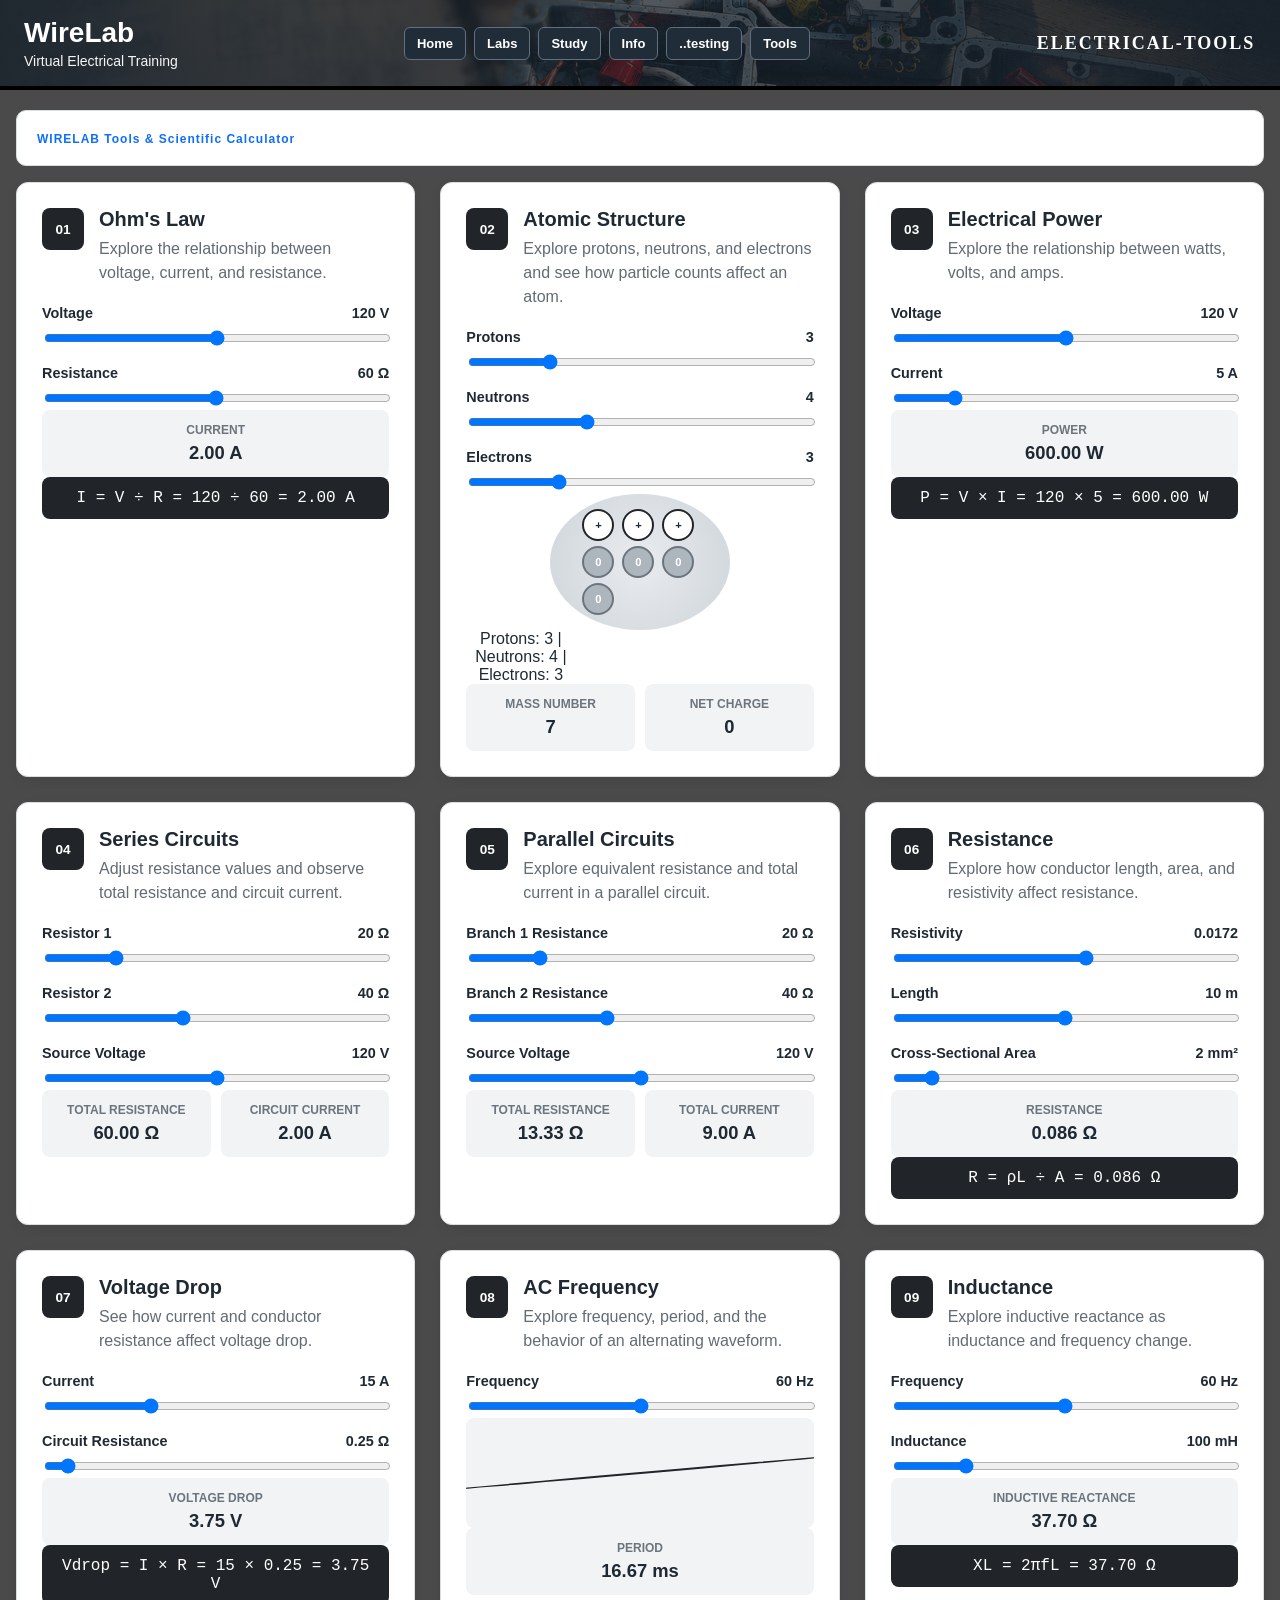
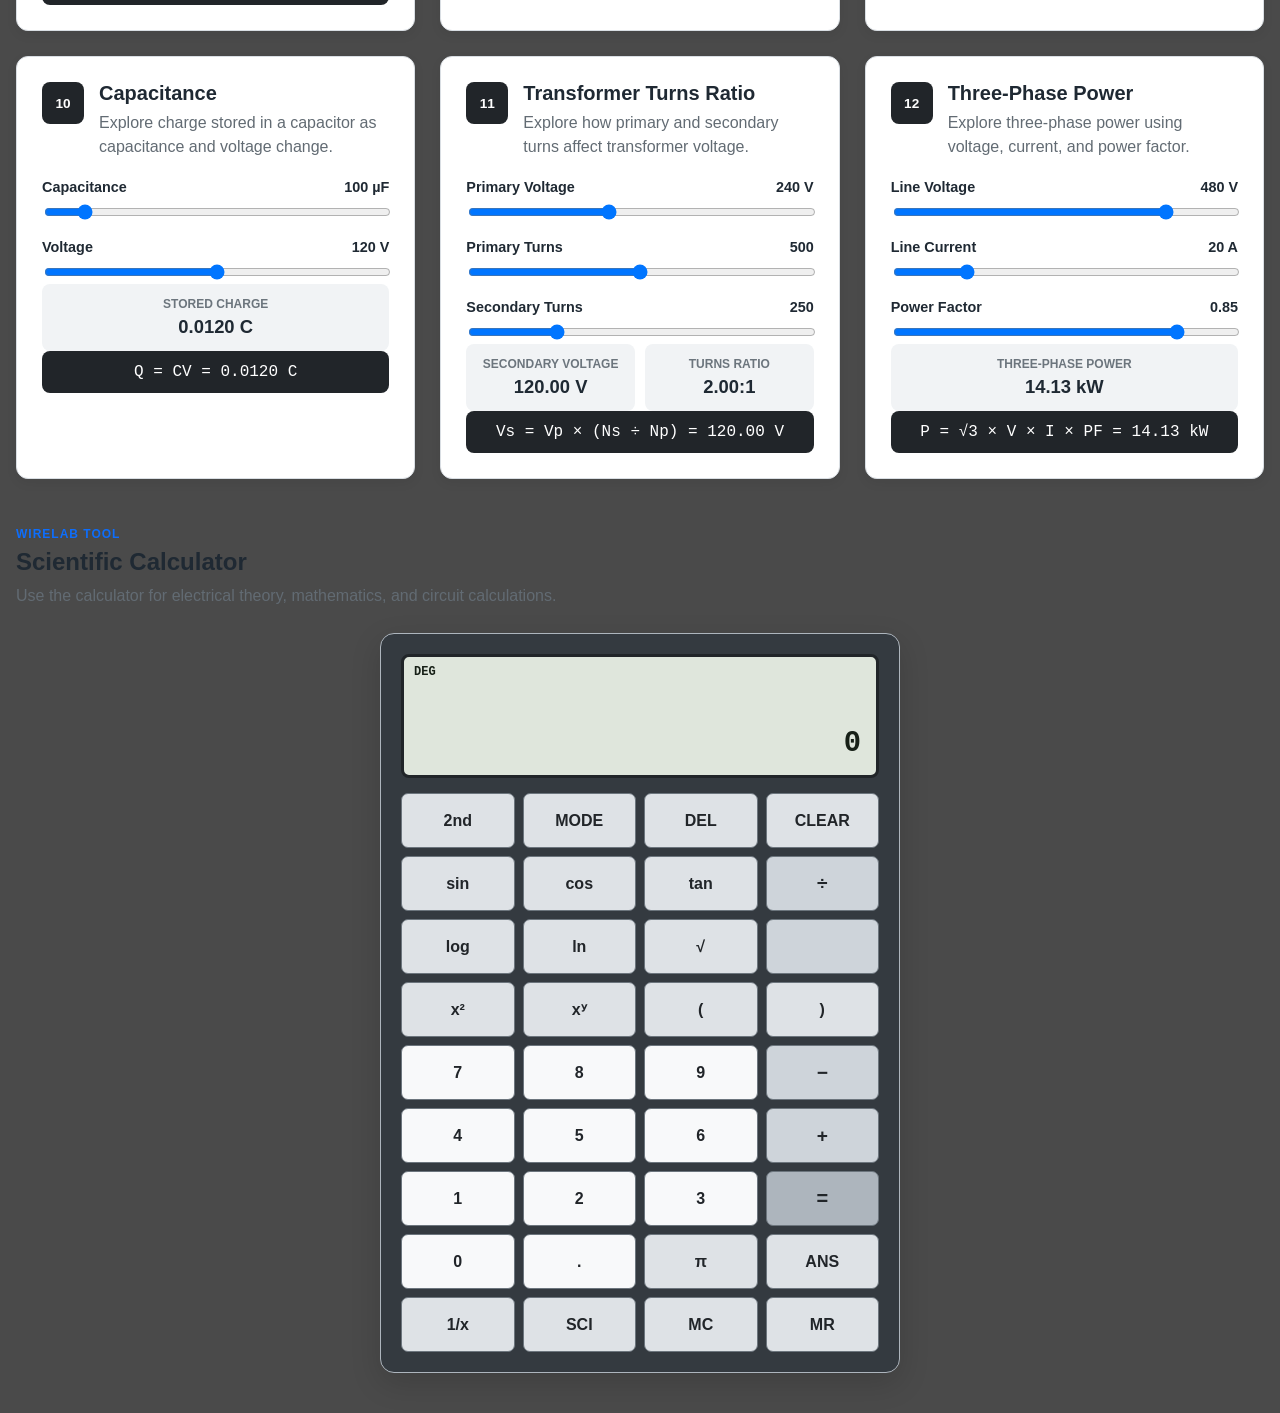
==== commit 89e1eddc: "Refactor HTML structure for consistency and clarity" ====
--- a/electrical-tools.html
+++ b/electrical-tools.html
@@ -10,81 +10,30 @@
         content="width=device-width, initial-scale=1.0"
     >
 
-    <title>
-        WireLab - Virtual Electrical Training
-    </title>
+    <title> WireLab - Virtual Electrical Training </title>
 
     <link rel="stylesheet" href="style2.css">
     <link rel="stylesheet" href="style.css">
 
 </head>
 
-
 <body class="lab-page">
 
-
-<!-- =========================================================
-     SITE HEADER
-========================================================= -->
-
 <header class="site-header">
 
     <div class="header-content">
-
-        <h1>
-            WireLab
-        </h1>
-
-        <p>
-            Virtual Electrical Training
-        </p>
-
-    </div>
-
+        <h1>WireLab</h1>
+        <p>Virtual Electrical Training</p>
+    </div>
 
     <nav class="site-navigation">
 
-        <a
-            href="index.html"
-            class="nav-button"
-        >
-            Home
-        </a>
-
-        <a
-            href="labs.html"
-            class="nav-button"
-        >
-            Labs
-        </a>
-
-        <a
-            href="study.html"
-            class="nav-button"
-        >
-            Study
-        </a>
-
-        <a
-            href="info.html"
-            class="nav-button"
-        >
-            Info
-        </a>
-
-        <a
-            href="testing.html"
-            class="nav-button"
-        >
-            ..testing
-        </a>
-
-        <a
-            href="electrical-tools.html"
-            class="nav-button"
-        >
-            electrical-tools
-        </a>
+        <a href="index.html" class="nav-button">Home</a>
+        <a href="labs.html" class="nav-button">Labs</a>
+        <a href="study.html" class="nav-button">Study</a>
+        <a href="info.html" class="nav-button">Info</a>
+        <a href="testing.html" class="nav-button">..testing</a>
+        <a href="electrical-tools.html" class="nav-button">Tools</a>
 
     </nav>
 
@@ -956,4 +905,4 @@
 
 </body>
 
-</html>+</html>
--- a/style.css
+++ b/style.css
@@ -20,7 +20,7 @@
 
     font-family: Arial, Helvetica, sans-serif;
 
-    background: #f1f3f5;
+    background: #4a4a4a;
     color: #1f2933;
 }
 
@@ -81,6 +81,56 @@
     gap: 8px;
 }
 
+@media (max-width: 768px) {
+
+    .site-header {
+        flex-wrap: wrap;
+        justify-content: center;
+        align-items: center;
+        gap: 8px;
+        padding: 10px 8px;
+    }
+
+    .header-content {
+        display: flex;
+        align-items: center;
+        gap: 5px;
+        white-space: nowrap;
+    }
+
+    .site-header h1 {
+        margin: 0;
+        font-size: 20px;
+    }
+
+    .site-header p {
+        margin: 0;
+        font-size: 12px;
+    }
+
+    .stage-label {
+        font-size: 12px;
+        white-space: nowrap;
+    }
+
+    .site-navigation {
+        order: 3;
+        width: 100%;
+        display: flex;
+        align-items: center;
+        gap: 4px;
+        flex-wrap: nowrap;
+        overflow-x: auto;
+        justify-content: flex-start;
+    }
+
+    .nav-button {
+        flex-shrink: 0;
+        padding: 6px 8px;
+        font-size: 11px;
+    }
+
+}
 .nav-button {
     display: inline-block;
     padding: 8px 12px;
@@ -1692,10 +1742,11 @@
 
 @media (max-width: 850px) {
     body.lab-page {
-        height: 100vh;
-        overflow: hidden;
-        overscroll-behavior: none;
-        touch-action: none;
+        min-height: 100vh;
+        overflow-x: hidden;
+        overflow-y: auto;
+        overscroll-behavior-y: auto;
+        touch-action: auto;
     }
 
     #workboard,
@@ -2283,4 +2334,4 @@
         flex-direction: column;
         gap: 4px;
     }
-}+}
